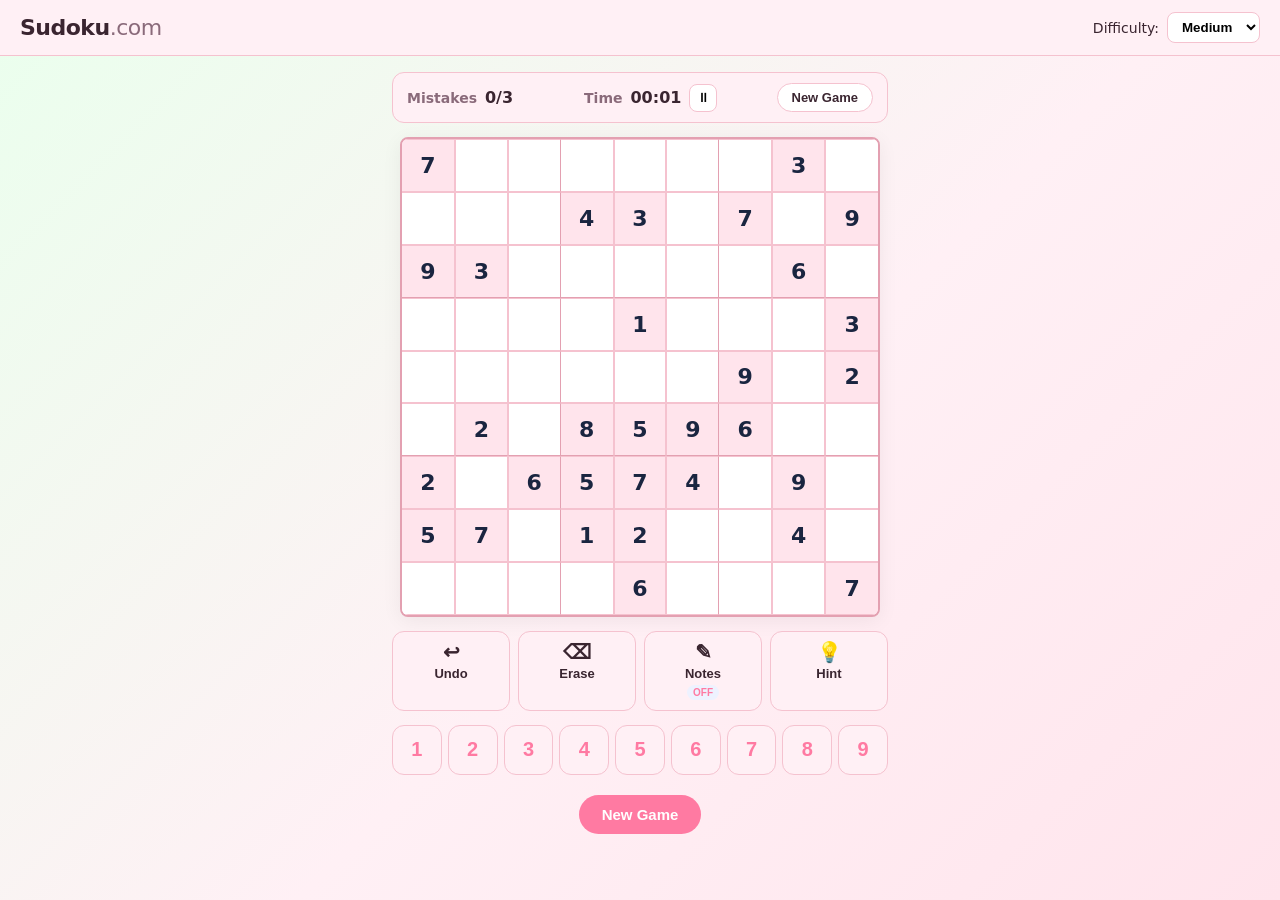
==== miee_sudoku/index.html @ 98276360 "Add miee_sudoku as tracked folder for dual push to toufiakhan19 and chiyoyuna" ====
<!DOCTYPE html>
<html lang="en">
<head>
<meta charset="UTF-8">
<meta name="viewport" content="width=device-width, initial-scale=1.0">
<title>Sudoku - Play Free</title>
<link rel="stylesheet" href="style.css">
</head>
<body>
<header class="topbar">
  <div class="logo">Sudoku<span>.com</span></div>
  <div class="top-controls">
    <div class="difficulty-wrap">
      <label for="difficulty">Difficulty:</label>
      <select id="difficulty">
        <option value="easy">Easy</option>
        <option value="medium" selected>Medium</option>
        <option value="hard">Hard</option>
        <option value="expert">Expert</option>
      </select>
    </div>
  </div>
</header>

<main class="container">
  <div class="game-header">
    <div class="stat mistake-stat">
      <span class="stat-label">Mistakes</span>
      <span class="stat-value" id="mistakes">0/3</span>
    </div>
    <div class="stat timer-stat">
      <span class="stat-label">Time</span>
      <span class="stat-value" id="timer">00:00</span>
      <button id="pauseBtn" class="icon-btn small" title="Pause/Resume">⏸</button>
    </div>
    <div class="stat">
      <button id="newGameTop" class="btn secondary small">New Game</button>
    </div>
  </div>

  <div class="board-wrap">
    <div id="board" class="board"></div>
  </div>

  <div class="controls">
    <button class="tool-btn" id="undoBtn" title="Undo (Ctrl+Z)">
      <span class="tool-icon">↩</span>
      <span>Undo</span>
    </button>
    <button class="tool-btn" id="eraseBtn" title="Erase (Del)">
      <span class="tool-icon">⌫</span>
      <span>Erase</span>
    </button>
    <button class="tool-btn" id="notesBtn" title="Notes (N)">
      <span class="tool-icon">✎</span>
      <span>Notes</span>
      <span id="notesIndicator" class="notes-indicator">OFF</span>
    </button>
    <button class="tool-btn" id="hintBtn" title="Hint">
      <span class="tool-icon">💡</span>
      <span>Hint</span>
    </button>
  </div>

  <div class="numpad" id="numpad">
    <!-- buttons 1-9 generated by JS, but static fallback -->
    <button data-num="1">1</button>
    <button data-num="2">2</button>
    <button data-num="3">3</button>
    <button data-num="4">4</button>
    <button data-num="5">5</button>
    <button data-num="6">6</button>
    <button data-num="7">7</button>
    <button data-num="8">8</button>
    <button data-num="9">9</button>
  </div>

  <div class="bottom-actions">
    <button id="newGameBtn" class="btn primary">New Game</button>
  </div>
</main>

<!-- Modals -->
<div id="winModal" class="modal hidden">
  <div class="modal-content">
    <h2>🎉 You Win!</h2>
    <p id="winTime">Time: 00:00</p>
    <p id="winMistakes"></p>
    <button id="winNewGame" class="btn primary">New Game</button>
  </div>
</div>

<div id="loseModal" class="modal hidden">
  <div class="modal-content">
    <h2>Game Over</h2>
    <p>You made 3 mistakes.</p>
    <button id="loseNewGame" class="btn primary">Try Again</button>
  </div>
</div>

<div id="confirmModal" class="modal hidden">
  <div class="modal-content">
    <h2>Start new game?</h2>
    <p>Current progress will be lost.</p>
    <div class="modal-actions">
      <button id="confirmYes" class="btn primary">Yes</button>
      <button id="confirmNo" class="btn secondary">Cancel</button>
    </div>
  </div>
</div>

<div id="hintModal" class="modal hidden">
  <div class="modal-content hint-modal-content">
    <div class="hint-header">
      <h2>💡 Hint</h2>
      <button id="hintCloseX" class="icon-btn small" style="position:absolute;right:16px;top:16px;">✕</button>
    </div>
    <p id="hintTarget" class="hint-target-text"></p>
    <div class="hint-answer-row">
      <span class="hint-answer-label">Answer:</span>
      <span id="hintAnswer" class="hint-answer"></span>
    </div>
    <div id="hintVisual" class="hint-mini-board"></div>
    <div class="hint-legend">
      <span><i class="dot dot-target"></i> Target cell</span>
      <span><i class="dot dot-row"></i> Same row</span>
      <span><i class="dot dot-col"></i> Same column</span>
      <span><i class="dot dot-box"></i> Same 3×3 box</span>
      <span><i class="dot dot-block"></i> Blocks other numbers</span>
    </div>
    <div id="hintExplain" class="hint-explain"></div>
    <div class="modal-actions">
      <button id="hintFillBtn" class="btn primary">Fill Answer</button>
      <button id="hintCloseBtn" class="btn secondary">Got it</button>
    </div>
  </div>
</div>

<script src="script.js"></script>
</body>
</html>
---- miee_sudoku/style.css ----
* { box-sizing: border-box; margin: 0; padding: 0; }
:root{
  --bg:#eaffed;
  --card:#fff0f5;
  --primary:#ff7aa2;
  --primary-dark:#e35d88;
  --border:#f5c2cf;
  --border-strong:#e3a0b1;
  --text:#3a2530;
  --muted:#8a6a7a;
  --cell-fixed-bg:#ffe4ec;
  --cell-selected:#ffd1dc;
  --cell-same:#ffeef3;
  --cell-highlight:#e8ffe8;
  --error:#e63946;
  --success:#2d9a5a;
}
body{
  font-family: 'Segoe UI', system-ui, -apple-system, sans-serif;
  background: linear-gradient(135deg, #eaffed 0%, #fff0f5 55%, #ffe4ec 100%);
  color: var(--text);
  min-height: 100vh;
  display:flex;
  flex-direction:column;
}
.topbar{
  background: var(--card);
  border-bottom:1px solid var(--border);
  padding:12px 20px;
  display:flex;
  justify-content:space-between;
  align-items:center;
  position:sticky;
  top:0;
  z-index:10;
}
.logo{ font-weight:800; font-size:22px; letter-spacing:-0.5px;}
.logo span{ font-weight:400; color:var(--muted);}
.difficulty-wrap{ display:flex; align-items:center; gap:8px; font-size:14px;}
.difficulty-wrap select{
  padding:6px 10px;
  border:1px solid var(--border);
  border-radius:8px;
  background:#fff;
  font-weight:600;
}
.container{
  max-width:520px;
  width:100%;
  margin:0 auto;
  padding:16px 12px 32px;
  flex:1;
  display:flex;
  flex-direction:column;
  align-items:center;
  gap:14px;
}
.game-header{
  width:100%;
  display:flex;
  justify-content:space-between;
  align-items:center;
  background:var(--card);
  border:1px solid var(--border);
  border-radius:12px;
  padding:10px 14px;
}
.stat{ display:flex; align-items:center; gap:8px; font-size:14px;}
.stat-label{ color:var(--muted); font-weight:600;}
.stat-value{ font-weight:800; font-size:16px; min-width:40px;}
#mistakes.error{ color:var(--error); }
.icon-btn{
  border:1px solid var(--border);
  background:#fff;
  border-radius:8px;
  width:28px; height:28px;
  cursor:pointer;
}
.icon-btn:hover{ background:var(--bg); }

.board-wrap{
  width:100%;
  display:flex;
  justify-content:center;
}
.board{
  width:100%;
  max-width:480px;
  aspect-ratio:1;
  background: var(--card);
  border:2px solid var(--border-strong);
  border-radius:8px;
  overflow:hidden;
  display:grid;
  grid-template-columns: repeat(9,1fr);
  grid-template-rows: repeat(9,1fr);
  box-shadow: 0 4px 20px rgba(0,0,0,0.06);
}
.cell{
  border:1px solid var(--border);
  display:flex;
  align-items:center;
  justify-content:center;
  font-size:22px;
  font-weight:600;
  position:relative;
  cursor:pointer;
  user-select:none;
  background:#fff;
}
.cell.fixed{
  background: var(--cell-fixed-bg);
  color: #1a2540;
  font-weight:700;
}
.cell.selected{
  background: #a8d9a8 !important;
  box-shadow: inset 0 0 0 1.5px #8ec48e;
}
.cell.highlight{
  background: var(--cell-highlight);
}
.cell.same-number{
  background: #c7eac7 !important;
  color: #1a3520 !important;
  font-weight: 700;
  box-shadow: inset 0 0 0 1.5px #8ec48e;
}
.cell.selected.same-number{
  background: #a8d9a8 !important;
  box-shadow: inset 0 0 0 1.5px #8ec48e;
}
.cell.error-cell{
  background:#ffe2e2 !important;
  color:var(--error);
  animation: shake 0.3s;
}
.cell.error-persist{
  background:#ffccd5 !important;
  color:#b00020 !important;
  box-shadow: inset 0 0 0 2px #ff4b5c;
}
.numpad button.active-num{
  background: var(--card) !important;
  color: var(--primary) !important;
  border-color: var(--border) !important;
  transform: none !important;
  box-shadow: none !important;
}
.cell:nth-child(3n){ border-right:1px solid var(--border-strong); }
.cell:nth-child(9n){ border-right:none; }
.cell:nth-child(n+19):nth-child(-n+27),
.cell:nth-child(n+46):nth-child(-n+54){
  border-bottom:1px solid var(--border-strong);
}
/* thicker top for box separators via nth, simpler: use JS borders alternative is above */
/* Add vertical thick lines: every 3rd column */
.cell:nth-child(3n+1){ border-left:none; }

/* Notes grid inside cell */
.notes{
  display:grid;
  grid-template-columns: repeat(3,1fr);
  grid-template-rows: repeat(3,1fr);
  width:100%;
  height:100%;
  padding:2px;
  gap:0;
}
.notes span{
  font-size:10px;
  font-weight:600;
  color: var(--muted);
  display:flex;
  align-items:center;
  justify-content:center;
  line-height:1;
}
.value{
  font-size:22px;
}
/* Controls row */
.controls{
  width:100%;
  display:flex;
  justify-content:space-between;
  gap:8px;
}
.tool-btn{
  flex:1;
  background: var(--card);
  border:1px solid var(--border);
  border-radius:12px;
  padding:10px 4px;
  display:flex;
  flex-direction:column;
  align-items:center;
  gap:4px;
  cursor:pointer;
  font-weight:600;
  font-size:13px;
  color: var(--text);
  transition: all 0.15s;
}
.tool-btn:hover{ border-color: var(--primary); transform: translateY(-1px); }
.tool-btn.active{
  background: var(--primary);
  color:#fff;
  border-color: var(--primary);
}
.tool-btn.active .notes-indicator{ background:#fff; color:var(--primary); }
.tool-icon{ font-size:20px; line-height:1;}
.notes-indicator{
  font-size:10px;
  background:#eef2ff;
  color:var(--primary);
  padding:2px 6px;
  border-radius:999px;
  font-weight:800;
}
.numpad{
  width:100%;
  display:grid;
  grid-template-columns: repeat(9,1fr);
  gap:6px;
}
.numpad button{
  aspect-ratio:1;
  border:1px solid var(--border);
  background:var(--card);
  border-radius:12px;
  font-size:20px;
  font-weight:700;
  cursor:pointer;
  color:var(--primary);
  transition: all 0.15s;
  position:relative;
}
.numpad button:hover{ background:var(--primary); color:#fff; border-color:var(--primary); }
.numpad button.used{
  opacity:0.35;
}
.bottom-actions{
  width:100%;
  display:flex;
  justify-content:center;
  padding-top:6px;
}
.btn{
  padding:10px 22px;
  border-radius:999px;
  font-weight:700;
  font-size:15px;
  cursor:pointer;
  border:1px solid transparent;
}
.btn.primary{
  background: var(--primary);
  color:#fff;
}
.btn.primary:hover{ background: var(--primary-dark); }
.btn.secondary{
  background:#fff;
  border-color:var(--border);
  color:var(--text);
}
.btn.secondary:hover{ background:var(--bg); }
.btn.small{ padding:6px 14px; font-size:13px; }

.modal{
  position:fixed;
  inset:0;
  background: rgba(20,30,60,0.45);
  display:flex;
  align-items:center;
  justify-content:center;
  z-index:100;
  backdrop-filter: blur(4px);
}
.modal.hidden{ display:none; }
.modal-content{
  background:#fff;
  padding:28px 24px;
  border-radius:16px;
  text-align:center;
  min-width:300px;
  max-width:90vw;
  box-shadow:0 12px 40px rgba(0,0,0,0.15);
}
.modal-content h2{ margin-bottom:10px; }
.modal-content p{ color:var(--muted); margin-bottom:14px; }
.modal-actions{ display:flex; gap:10px; justify-content:center; }

@keyframes shake{
  0%,100%{ transform: translateX(0);}
  25%{ transform: translateX(-3px);}
  75%{ transform: translateX(3px);}
}

/* Hint modal - centered square, fully visible with scroll */
#hintModal{
  background: rgba(20,30,60,0.38);
  padding: 12px;
  overflow-y: auto;
}
#hintModal .hint-modal-content{
  width: min(92vw, 420px);
  max-width: 420px;
  min-width: unset;
  height: auto;
  max-height: min(92vh, 620px);
  aspect-ratio: unset;
  text-align:left;
  position:relative;
  padding:16px 14px 12px;
  display:flex;
  flex-direction:column;
  gap:8px;
  overflow-y: auto;
  justify-content:flex-start;
  margin: auto;
}
.hint-header h2{ text-align:center; font-size:18px; margin:0; }
.hint-target-text{
  text-align:center;
  font-weight:700;
  font-size:13px;
  color:var(--text);
  margin:0;
}
.hint-answer-row{
  display:flex;
  align-items:center;
  justify-content:center;
  gap:8px;
  margin:0;
}
.hint-answer-label{ color:var(--muted); font-weight:600; font-size:12px;}
.hint-answer{
  width:36px;height:36px;
  display:inline-flex;align-items:center;justify-content:center;
  background:var(--primary);
  color:#fff;
  font-size:18px;font-weight:800;
  border-radius:8px;
  box-shadow:0 4px 12px rgba(74,123,255,0.35);
}
.hint-mini-board{
  display:grid;
  grid-template-columns: repeat(9,1fr);
  gap:1px;
  background:var(--border);
  border:2px solid var(--border-strong);
  border-radius:8px;
  overflow:hidden;
  width: min(70vw, 260px);
  height: min(70vw, 260px);
  min-width: 200px;
  min-height: 200px;
  max-width: 260px;
  max-height: 260px;
  margin:0 auto;
  aspect-ratio:1;
  flex-shrink:0;
}
.hint-mini-board .hm-cell{
  background:#fff;
  display:flex;align-items:center;justify-content:center;
  font-size:11px;font-weight:700;
  position:relative;
  aspect-ratio:1;
}
.hm-cell.hm-target{ background:#ffe58f !important; box-shadow:inset 0 0 0 2px #ffb700; z-index:1; }
.hm-cell.hm-row{ background:#e0ebff; }
.hm-cell.hm-col{ background:#d9f0ff; }
.hm-cell.hm-box{ background:#e6f7e6; }
.hm-cell.hm-overlap{ background:#e8e0ff !important; }
.hm-cell.hm-block{ outline:2px solid #ff7a7a; outline-offset:-2px; }
.hm-cell.hm-fixed{ color:#1a2540; }
.hint-legend{
  display:flex;flex-wrap:wrap;gap:4px 10px;
  justify-content:center;
  font-size:10px;color:var(--muted);
  margin:0;
  line-height:1.2;
}
.dot{ width:10px;height:10px;border-radius:50%;display:inline-block;vertical-align:middle;margin-right:4px;border:1px solid rgba(0,0,0,0.1);}
.dot-target{ background:#ffe58f;border-color:#ffb700;}
.dot-row{ background:#e0ebff;}
.dot-col{ background:#d9f0ff;}
.dot-box{ background:#e6f7e6;}
.dot-block{ background:#fff; border:2px solid #ff7a7a;}
.hint-explain{
  background:#f8f9ff;
  border:1px solid var(--border);
  border-radius:10px;
  padding:10px 12px;
  font-size:12.5px;
  line-height:1.5;
  color:var(--text);
  margin:0;
  overflow:visible;
  flex: none;
}
.hint-explain strong{ color:var(--primary); }
.hint-explain .ex-line{ margin:4px 0; }
.hint-explain .ex-candidates{ display:flex;flex-wrap:wrap;gap:4px;margin-top:6px; }
.hint-explain .cand{ width:22px;height:22px;display:inline-flex;align-items:center;justify-content:center;border-radius:6px;font-size:11px;font-weight:700;border:1px solid var(--border);background:#fff;}
.cand.blocked{ opacity:0.35; text-decoration:line-through; background:#fff0f0; border-color:#ffc9c9; color:#c0392b;}
.cand.answer{ background:var(--primary); color:#fff; border-color:var(--primary); opacity:1; text-decoration:none;}
.hint-highlight{ background:#fff8cc !important; }

@media (max-width:520px){
  .board{ max-width:100%; }
  .cell{ font-size:18px; }
  .notes span{ font-size:8px; }
  .numpad{ gap:4px; }
  .numpad button{ font-size:18px; border-radius:8px; }
  .tool-btn{ padding:8px 2px; font-size:12px; }
  #hintModal .hint-modal-content{
    width: 94vw;
    max-width: 94vw;
    max-height: 92vh;
    height: auto;
    padding:12px 10px 10px;
  }
  .hint-mini-board{ width: 68vw; height: 68vw; min-width:180px; min-height:180px; max-width:260px; max-height:260px; }
}
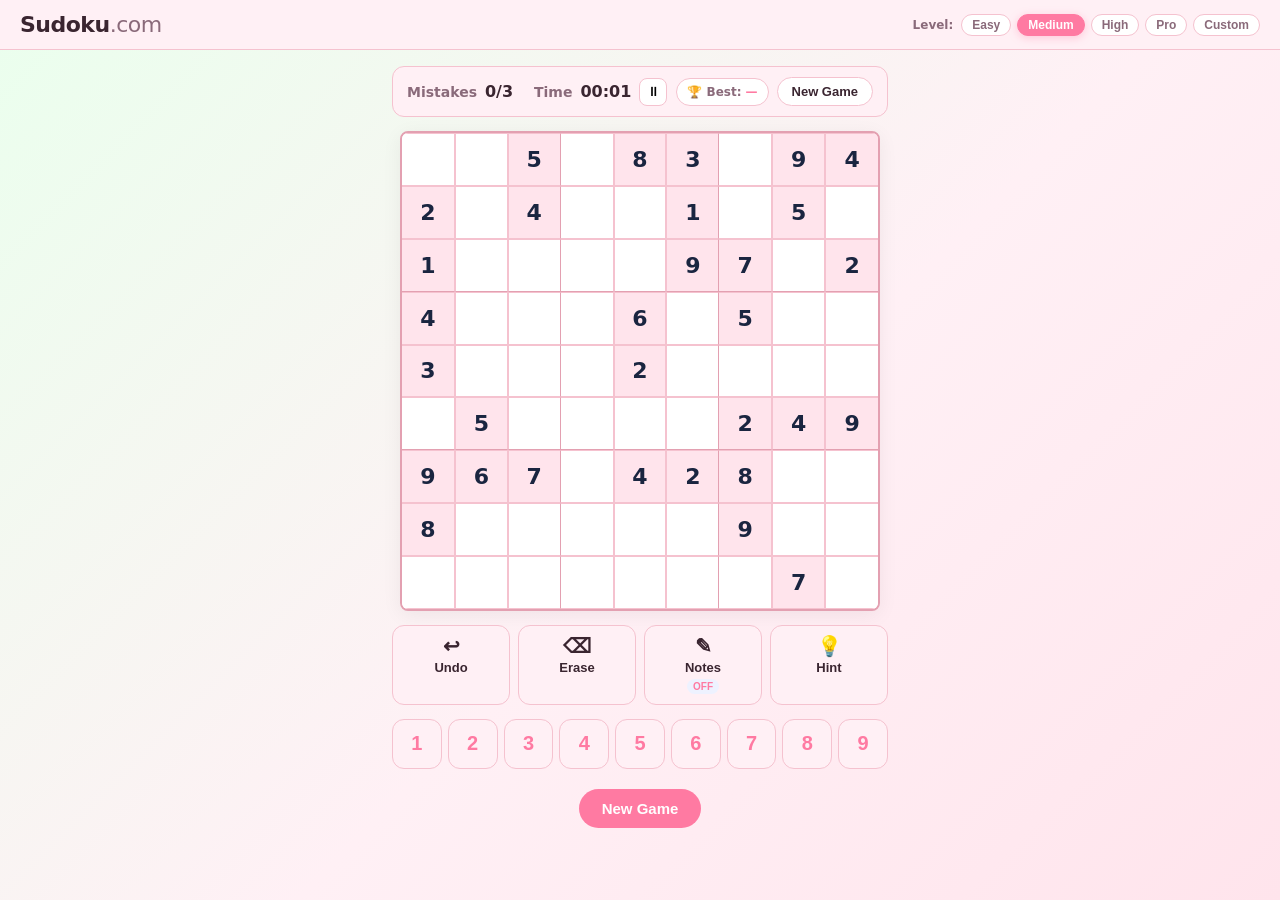
==== commit 43d6f96a: "feat: pink jump + golden sparkle line celebration, small difficulty pills with custom blocks, best s" ====
--- a/miee_sudoku/index.html
+++ b/miee_sudoku/index.html
@@ -11,12 +11,23 @@
   <div class="logo">Sudoku<span>.com</span></div>
   <div class="top-controls">
     <div class="difficulty-wrap">
-      <label for="difficulty">Difficulty:</label>
-      <select id="difficulty">
+      <label for="difficulty" style="font-weight:700;color:var(--muted);font-size:12px;">Level:</label>
+      <div class="diff-pills" id="diffPills">
+        <button class="diff-pill" data-diff="easy">Easy</button>
+        <button class="diff-pill active" data-diff="medium">Medium</button>
+        <button class="diff-pill" data-diff="hard">High</button>
+        <button class="diff-pill" data-diff="expert">Pro</button>
+        <button class="diff-pill" data-diff="custom">Custom</button>
+      </div>
+      <div id="customBlocksWrap" class="custom-blocks hidden">
+        <label for="blocksRange" style="display:flex;align-items:center;gap:6px;">Blocks <input type="range" id="blocksRange" min="20" max="64" value="50" step="1"><span id="blocksVal">50</span></label>
+      </div>
+      <select id="difficulty" style="display:none;">
         <option value="easy">Easy</option>
         <option value="medium" selected>Medium</option>
         <option value="hard">Hard</option>
         <option value="expert">Expert</option>
+        <option value="custom">Custom</option>
       </select>
     </div>
   </div>
@@ -34,6 +45,7 @@
       <button id="pauseBtn" class="icon-btn small" title="Pause/Resume">⏸</button>
     </div>
     <div class="stat">
+      <div id="bestScore" class="best-score" title="Best time for this difficulty">🏆 Best: <strong>—</strong></div>
       <button id="newGameTop" class="btn secondary small">New Game</button>
     </div>
   </div>
--- a/miee_sudoku/style.css
+++ b/miee_sudoku/style.css
@@ -410,6 +410,114 @@
 .cand.answer{ background:var(--primary); color:#fff; border-color:var(--primary); opacity:1; text-decoration:none;}
 .hint-highlight{ background:#fff8cc !important; }
 
+/* Celebration: pink jump + golden sparkle */
+.cell.celebrate{
+  animation: pinkJump 0.7s cubic-bezier(0.34,1.56,0.64,1) forwards;
+  background: linear-gradient(135deg, #ffe4ec 0%, #ffd1e8 50%, #fff4d6 100%) !important;
+  box-shadow: inset 0 0 0 2px #ff7aa2, 0 0 14px rgba(255,122,162,0.45) !important;
+  z-index: 2;
+}
+@keyframes pinkJump{
+  0%{ transform: translateY(0) scale(1); }
+  18%{ transform: translateY(-10px) scale(1.07); }
+  35%{ transform: translateY(0) scale(1.02); }
+  55%{ transform: translateY(-5px) scale(1.04); }
+  75%{ transform: translateY(0) scale(1); }
+  100%{ transform: translateY(0) scale(1); }
+}
+.cell .sparkle{
+  position:absolute;
+  width:7px; height:7px;
+  background: radial-gradient(circle, #fffbe0 0%, #ffd700 45%, #ffb700 70%, transparent 75%);
+  border-radius:50%;
+  pointer-events:none;
+  opacity:0;
+  animation: sparklePop 0.75s ease-out forwards;
+  box-shadow: 0 0 6px #ffd700, 0 0 10px #ffecd0;
+}
+@keyframes sparklePop{
+  0%{ opacity:0; transform: scale(0.3) translateY(0) rotate(0deg); }
+  20%{ opacity:1; transform: scale(1.15) translateY(-6px) rotate(20deg); }
+  60%{ opacity:1; transform: scale(1) translateY(-10px) rotate(-10deg); }
+  100%{ opacity:0; transform: scale(0.5) translateY(-18px) rotate(30deg); }
+}
+.cell.celebrate:nth-child(9n+1){ animation-delay: 0s; }
+.cell.celebrate:nth-child(9n+2){ animation-delay: 0.04s; }
+.cell.celebrate:nth-child(9n+3){ animation-delay: 0.08s; }
+
+/* Difficulty pills - small aesthetic */
+.diff-pills{
+  display:flex;
+  gap:6px;
+  align-items:center;
+  flex-wrap:wrap;
+}
+.diff-pill{
+  padding:4px 10px;
+  font-size:12px;
+  font-weight:700;
+  border:1px solid var(--border);
+  background:#fff;
+  color:var(--muted);
+  border-radius:999px;
+  cursor:pointer;
+  transition: all 0.15s;
+  line-height:1;
+}
+.diff-pill:hover{ border-color:var(--primary); color:var(--primary); transform: translateY(-1px); }
+.diff-pill.active{
+  background: var(--primary);
+  color:#fff;
+  border-color:var(--primary);
+  box-shadow: 0 2px 8px rgba(255,122,162,0.35);
+}
+.custom-blocks{
+  display:flex;
+  align-items:center;
+  gap:8px;
+  font-size:12px;
+  font-weight:600;
+  color:var(--muted);
+  background:#fff;
+  border:1px solid var(--border);
+  border-radius:999px;
+  padding:4px 10px;
+}
+.custom-blocks.hidden{ display:none; }
+.custom-blocks input[type="range"]{
+  width:90px;
+  accent-color: var(--primary);
+}
+#blocksVal{
+  min-width:22px;
+  text-align:center;
+  font-weight:800;
+  color:var(--primary);
+  background: var(--card);
+  border-radius:99px;
+  padding:2px 6px;
+  font-size:11px;
+}
+.topbar{
+  flex-wrap:wrap;
+  gap:10px;
+}
+.best-score{
+  font-size:12px;
+  font-weight:700;
+  color:var(--muted);
+  background:#fff;
+  border:1px solid var(--border);
+  border-radius:999px;
+  padding:6px 10px;
+  display:flex;
+  align-items:center;
+  gap:4px;
+  white-space:nowrap;
+}
+.best-score strong{ color:var(--primary); }
+.best-score.is-best{ border-color:var(--primary); background: linear-gradient(135deg,#fff0f5,#fffbe0); }
+
 @media (max-width:520px){
   .board{ max-width:100%; }
   .cell{ font-size:18px; }
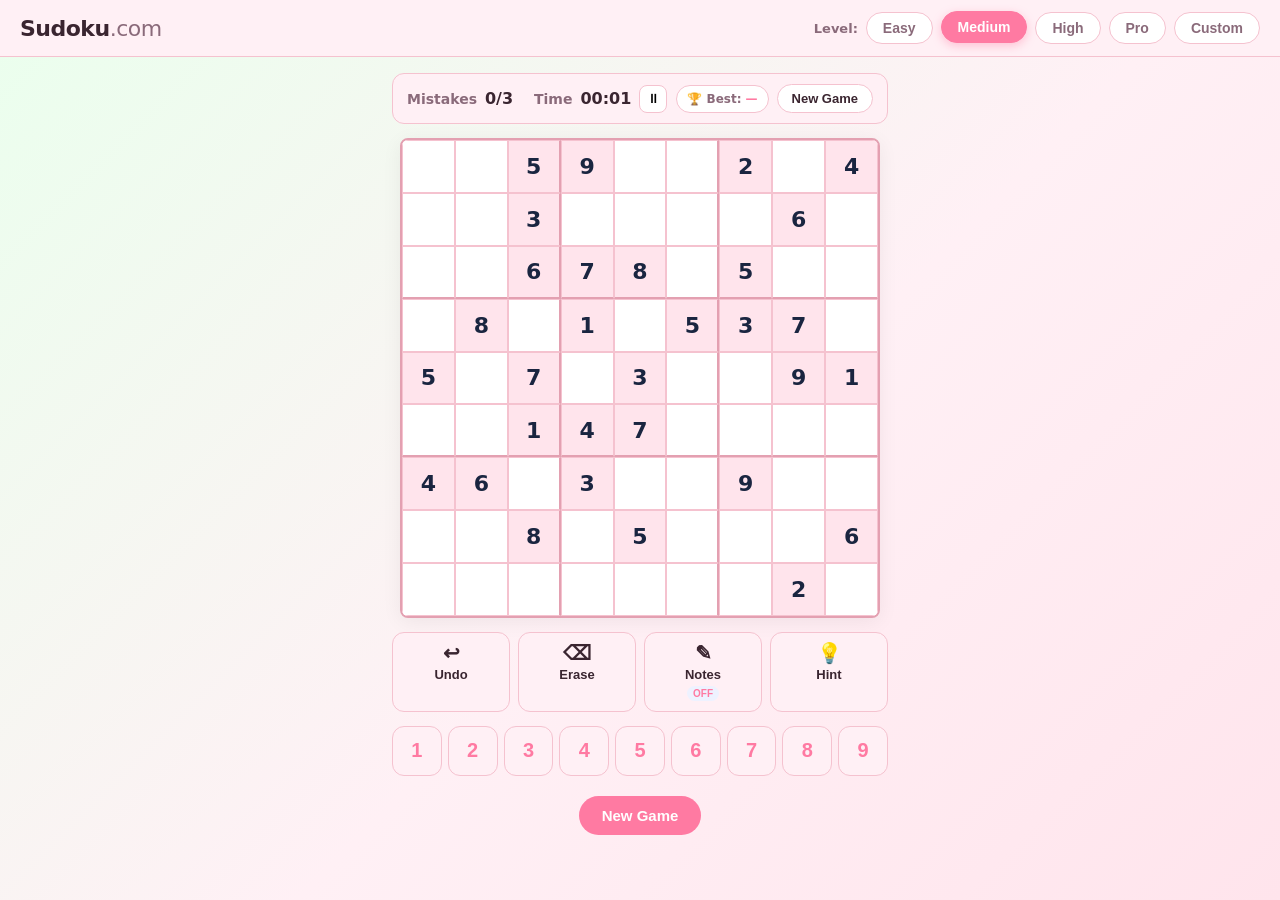
==== commit c8788f08: "feat: bigger level pills, Custom now 4x4/6x6/9x9 (1-4/1-6/1-9) with dynamic board generation" ====
--- a/miee_sudoku/index.html
+++ b/miee_sudoku/index.html
@@ -11,7 +11,7 @@
   <div class="logo">Sudoku<span>.com</span></div>
   <div class="top-controls">
     <div class="difficulty-wrap">
-      <label for="difficulty" style="font-weight:700;color:var(--muted);font-size:12px;">Level:</label>
+      <label for="difficulty" style="font-weight:800;color:var(--muted);font-size:13px;">Level:</label>
       <div class="diff-pills" id="diffPills">
         <button class="diff-pill" data-diff="easy">Easy</button>
         <button class="diff-pill active" data-diff="medium">Medium</button>
@@ -20,7 +20,10 @@
         <button class="diff-pill" data-diff="custom">Custom</button>
       </div>
       <div id="customBlocksWrap" class="custom-blocks hidden">
-        <label for="blocksRange" style="display:flex;align-items:center;gap:6px;">Blocks <input type="range" id="blocksRange" min="20" max="64" value="50" step="1"><span id="blocksVal">50</span></label>
+        <span style="font-weight:800;font-size:12px;">Size:</span>
+        <button class="size-pill" data-size="4">4×4 <span style="font-weight:600;opacity:0.8;">1-4</span></button>
+        <button class="size-pill" data-size="6">6×6 <span style="font-weight:600;opacity:0.8;">1-6</span></button>
+        <button class="size-pill active" data-size="9">9×9 <span style="font-weight:600;opacity:0.8;">1-9</span></button>
       </div>
       <select id="difficulty" style="display:none;">
         <option value="easy">Easy</option>
--- a/miee_sudoku/style.css
+++ b/miee_sudoku/style.css
@@ -147,15 +147,7 @@
   transform: none !important;
   box-shadow: none !important;
 }
-.cell:nth-child(3n){ border-right:1px solid var(--border-strong); }
-.cell:nth-child(9n){ border-right:none; }
-.cell:nth-child(n+19):nth-child(-n+27),
-.cell:nth-child(n+46):nth-child(-n+54){
-  border-bottom:1px solid var(--border-strong);
-}
-/* thicker top for box separators via nth, simpler: use JS borders alternative is above */
-/* Add vertical thick lines: every 3rd column */
-.cell:nth-child(3n+1){ border-left:none; }
+/* Thick box borders now handled dynamically via JS inline styles for 4x4/6x6/9x9 */
 
 /* Notes grid inside cell */
 .notes{
@@ -445,43 +437,45 @@
 .cell.celebrate:nth-child(9n+2){ animation-delay: 0.04s; }
 .cell.celebrate:nth-child(9n+3){ animation-delay: 0.08s; }
 
-/* Difficulty pills - small aesthetic */
+/* Difficulty pills - bigger aesthetic */
 .diff-pills{
   display:flex;
-  gap:6px;
+  gap:8px;
   align-items:center;
   flex-wrap:wrap;
 }
 .diff-pill{
-  padding:4px 10px;
-  font-size:12px;
-  font-weight:700;
-  border:1px solid var(--border);
+  padding:7px 16px;
+  font-size:14px;
+  font-weight:800;
+  border:1.5px solid var(--border);
   background:#fff;
   color:var(--muted);
   border-radius:999px;
   cursor:pointer;
   transition: all 0.15s;
   line-height:1;
-}
-.diff-pill:hover{ border-color:var(--primary); color:var(--primary); transform: translateY(-1px); }
+  min-height:32px;
+}
+.diff-pill:hover{ border-color:var(--primary); color:var(--primary); transform: translateY(-1px); box-shadow: 0 2px 8px rgba(255,122,162,0.2); }
 .diff-pill.active{
   background: var(--primary);
   color:#fff;
   border-color:var(--primary);
-  box-shadow: 0 2px 8px rgba(255,122,162,0.35);
+  box-shadow: 0 3px 10px rgba(255,122,162,0.4);
+  transform: translateY(-1px);
 }
 .custom-blocks{
   display:flex;
   align-items:center;
   gap:8px;
-  font-size:12px;
-  font-weight:600;
+  font-size:13px;
+  font-weight:700;
   color:var(--muted);
   background:#fff;
-  border:1px solid var(--border);
+  border:1.5px solid var(--border);
   border-radius:999px;
-  padding:4px 10px;
+  padding:6px 12px;
 }
 .custom-blocks.hidden{ display:none; }
 .custom-blocks input[type="range"]{
@@ -498,6 +492,19 @@
   padding:2px 6px;
   font-size:11px;
 }
+.size-pill{
+  padding:6px 13px;
+  font-size:13px;
+  font-weight:800;
+  border:1.5px solid var(--border);
+  background:#fff;
+  color:var(--muted);
+  border-radius:999px;
+  cursor:pointer;
+  transition: all 0.15s;
+}
+.size-pill:hover{ border-color:var(--primary); color:var(--primary); }
+.size-pill.active{ background:var(--primary); color:#fff; border-color:var(--primary); box-shadow:0 2px 8px rgba(255,122,162,0.35); }
 .topbar{
   flex-wrap:wrap;
   gap:10px;
